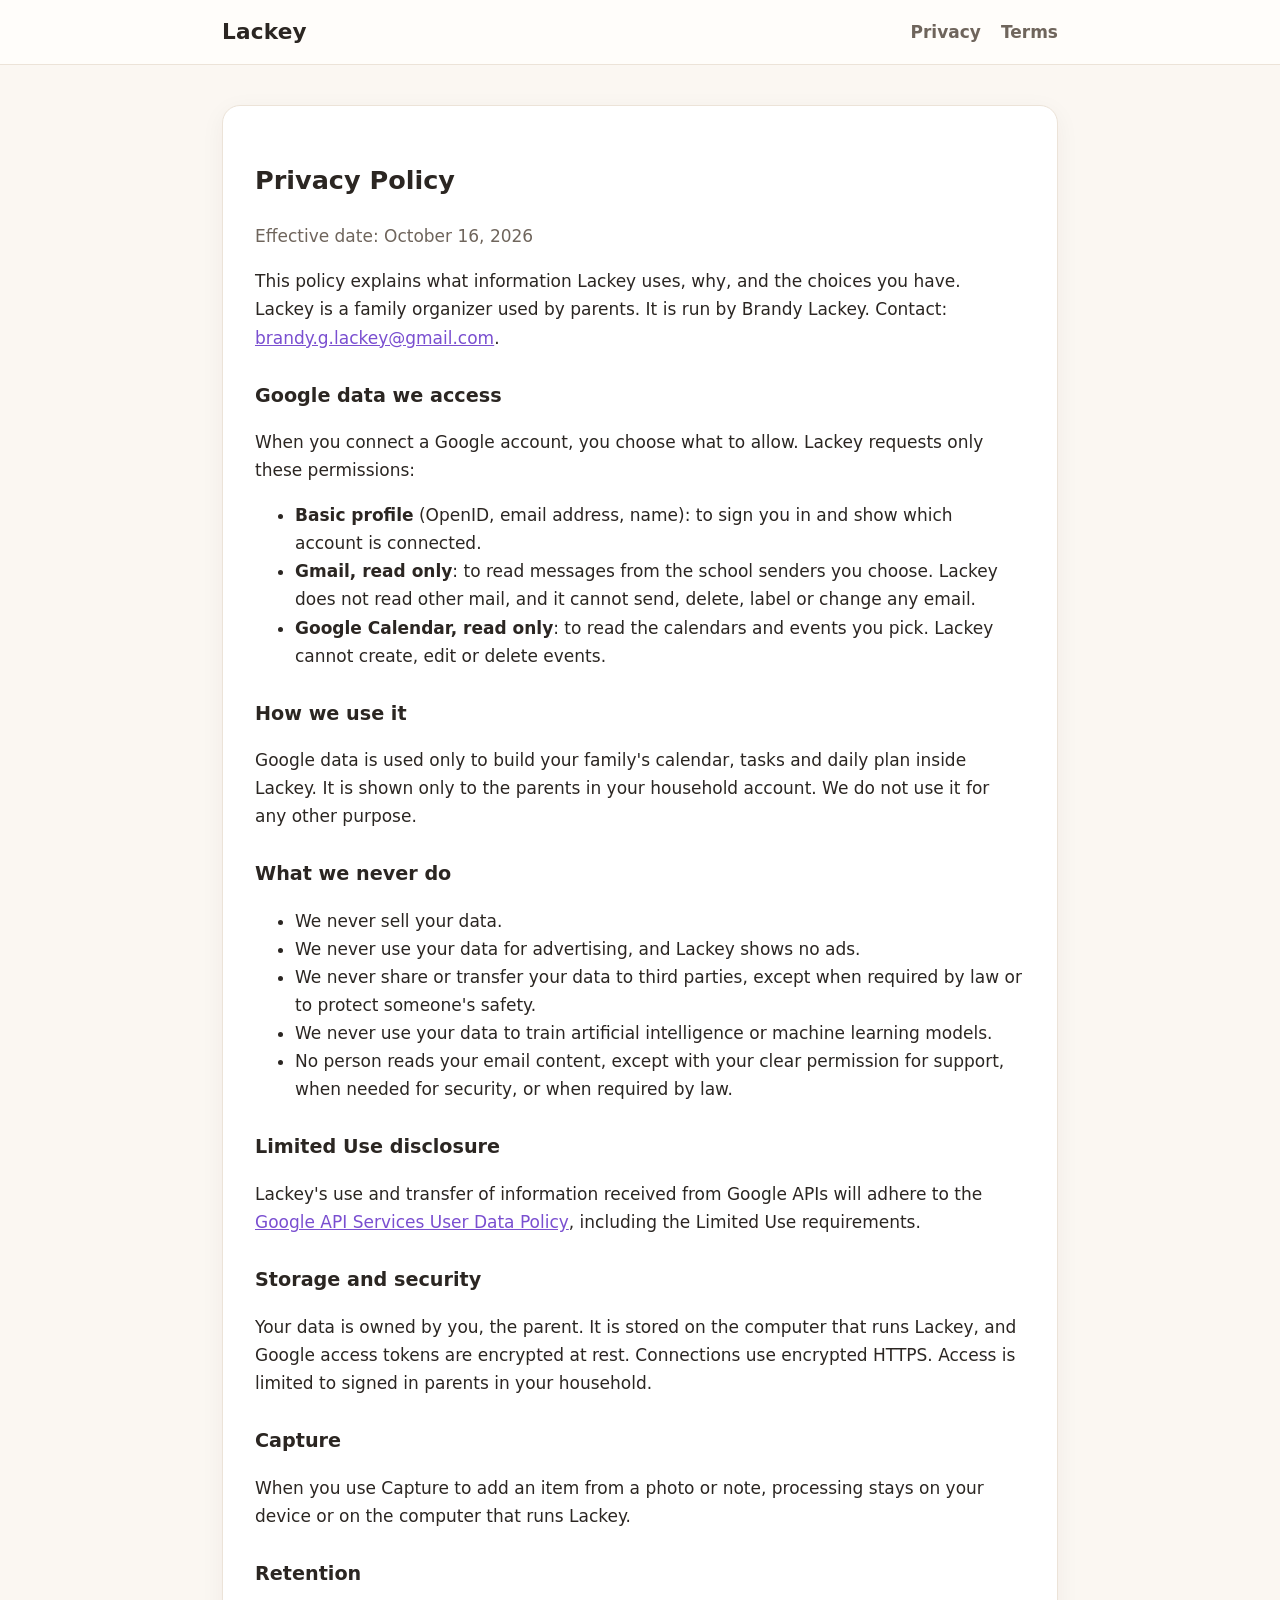
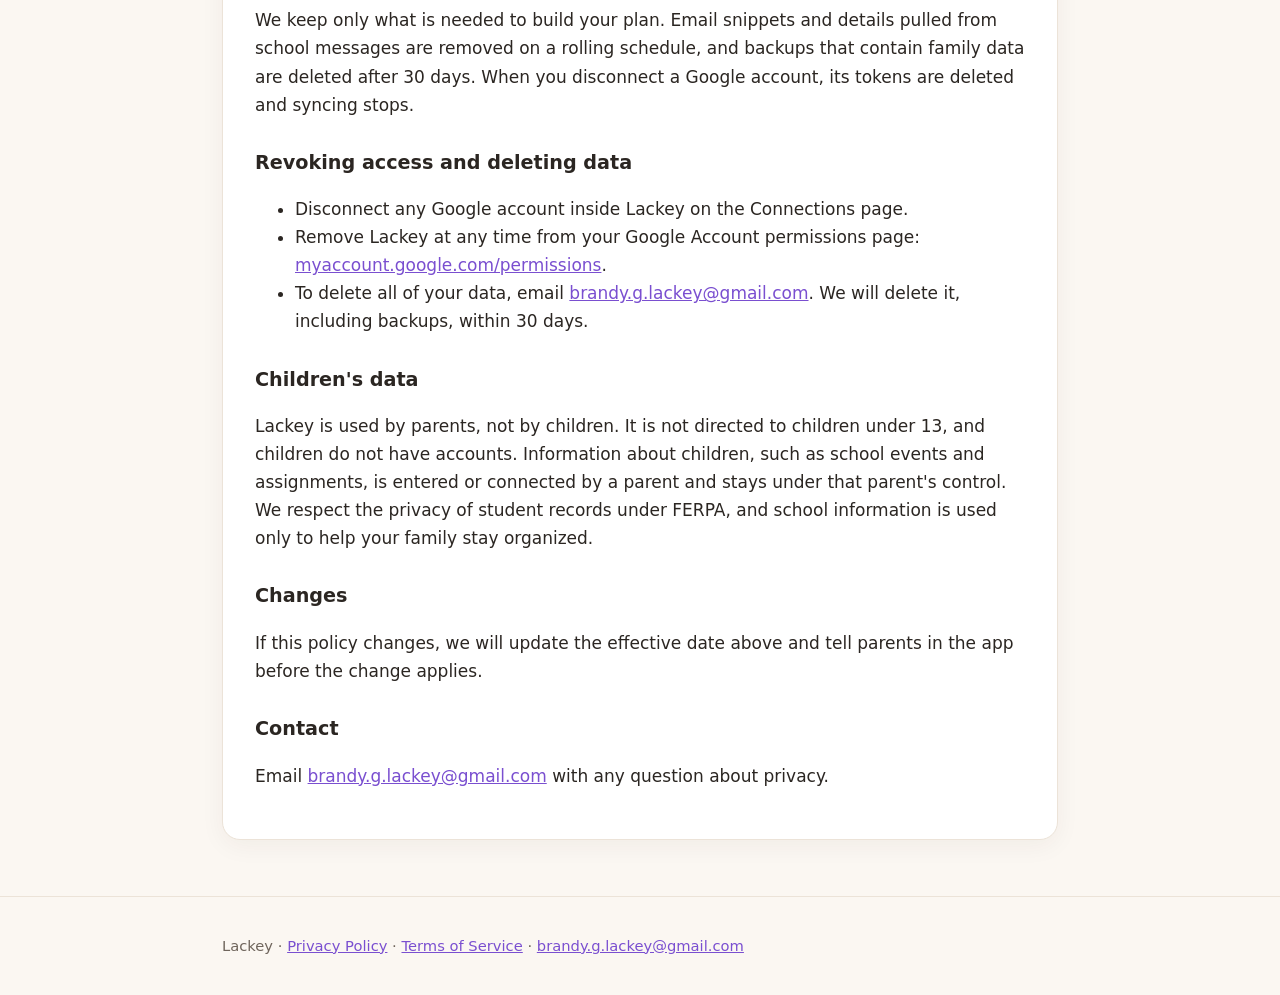
==== privacy.html @ 45f91768 "Initial site" ====
<!doctype html>
<html lang="en">
<head>
<meta charset="utf-8">
<meta name="viewport" content="width=device-width, initial-scale=1">
<title>Lackey Privacy Policy</title>
<meta name="description" content="Lackey brings school email, calendars and tasks into one daily plan for your family.">
<link rel="stylesheet" href="/styles.css">
</head>
<body>
<header class="top"><div class="wrap nav"><a class="brand" href="/">Lackey</a><nav><a href="/privacy.html">Privacy</a><a href="/terms.html">Terms</a></nav></div></header>
<main class="wrap">
<article class="doc">
<h1>Privacy Policy</h1>
<p class="meta">Effective date: October 16, 2026</p>
<p>This policy explains what information Lackey uses, why, and the choices you have. Lackey is a family organizer used by parents. It is run by Brandy Lackey. Contact: <a href="mailto:brandy.g.lackey@gmail.com">brandy.g.lackey@gmail.com</a>.</p>

<h2>Google data we access</h2>
<p>When you connect a Google account, you choose what to allow. Lackey requests only these permissions:</p>
<ul>
<li><strong>Basic profile</strong> (OpenID, email address, name): to sign you in and show which account is connected.</li>
<li><strong>Gmail, read only</strong>: to read messages from the school senders you choose. Lackey does not read other mail, and it cannot send, delete, label or change any email.</li>
<li><strong>Google Calendar, read only</strong>: to read the calendars and events you pick. Lackey cannot create, edit or delete events.</li>
</ul>

<h2>How we use it</h2>
<p>Google data is used only to build your family's calendar, tasks and daily plan inside Lackey. It is shown only to the parents in your household account. We do not use it for any other purpose.</p>

<h2>What we never do</h2>
<ul>
<li>We never sell your data.</li>
<li>We never use your data for advertising, and Lackey shows no ads.</li>
<li>We never share or transfer your data to third parties, except when required by law or to protect someone's safety.</li>
<li>We never use your data to train artificial intelligence or machine learning models.</li>
<li>No person reads your email content, except with your clear permission for support, when needed for security, or when required by law.</li>
</ul>

<h2>Limited Use disclosure</h2>
<p>Lackey's use and transfer of information received from Google APIs will adhere to the <a href="https://developers.google.com/terms/api-services-user-data-policy">Google API Services User Data Policy</a>, including the Limited Use requirements.</p>

<h2>Storage and security</h2>
<p>Your data is owned by you, the parent. It is stored on the computer that runs Lackey, and Google access tokens are encrypted at rest. Connections use encrypted HTTPS. Access is limited to signed in parents in your household.</p>

<h2>Capture</h2>
<p>When you use Capture to add an item from a photo or note, processing stays on your device or on the computer that runs Lackey.</p>

<h2>Retention</h2>
<p>We keep only what is needed to build your plan. Email snippets and details pulled from school messages are removed on a rolling schedule, and backups that contain family data are deleted after 30 days. When you disconnect a Google account, its tokens are deleted and syncing stops.</p>

<h2>Revoking access and deleting data</h2>
<ul>
<li>Disconnect any Google account inside Lackey on the Connections page.</li>
<li>Remove Lackey at any time from your Google Account permissions page: <a href="https://myaccount.google.com/permissions">myaccount.google.com/permissions</a>.</li>
<li>To delete all of your data, email <a href="mailto:brandy.g.lackey@gmail.com">brandy.g.lackey@gmail.com</a>. We will delete it, including backups, within 30 days.</li>
</ul>

<h2>Children's data</h2>
<p>Lackey is used by parents, not by children. It is not directed to children under 13, and children do not have accounts. Information about children, such as school events and assignments, is entered or connected by a parent and stays under that parent's control. We respect the privacy of student records under FERPA, and school information is used only to help your family stay organized.</p>

<h2>Changes</h2>
<p>If this policy changes, we will update the effective date above and tell parents in the app before the change applies.</p>

<h2>Contact</h2>
<p>Email <a href="mailto:brandy.g.lackey@gmail.com">brandy.g.lackey@gmail.com</a> with any question about privacy.</p>
</article>
</main>
<footer class="foot"><div class="wrap"><p>Lackey &middot; <a href="/privacy.html">Privacy Policy</a> &middot; <a href="/terms.html">Terms of Service</a> &middot; <a href="mailto:brandy.g.lackey@gmail.com">brandy.g.lackey@gmail.com</a></p></div></footer>
</body>
</html>
---- styles.css ----
:root{--bg:#fbf7f2;--ink:#2b2622;--muted:#6f655c;--accent:#7a4fd0;--card:#fff;--line:#ece3d8}
*{box-sizing:border-box}
body{margin:0;background:var(--bg);color:var(--ink);font:17px/1.65 ui-sans-serif,system-ui,-apple-system,"Segoe UI",Roboto,sans-serif}
.wrap{max-width:880px;margin:0 auto;padding:0 22px}
a{color:var(--accent)}
.top{border-bottom:1px solid var(--line);background:#fffdfa}
.nav{display:flex;justify-content:space-between;align-items:center;height:64px}
.brand{font-weight:800;font-size:1.35rem;text-decoration:none;color:var(--ink);letter-spacing:.2px}
nav a{margin-left:20px;text-decoration:none;color:var(--muted);font-weight:600}
.hero{padding:72px 0 40px;text-align:center}
.hero h1{font-size:clamp(2rem,5vw,3rem);line-height:1.15;margin:0 0 16px}
.lead{font-size:1.2rem;color:var(--muted);max-width:620px;margin:0 auto 28px}
.btn{display:inline-block;background:var(--accent);color:#fff;padding:12px 24px;border-radius:999px;text-decoration:none;font-weight:700}
.cards{display:grid;grid-template-columns:repeat(auto-fit,minmax(230px,1fr));gap:18px;margin:20px 0 40px}
.card,.note,.doc{background:var(--card);border:1px solid var(--line);border-radius:18px;padding:24px;box-shadow:0 6px 24px rgba(60,40,20,.05)}
.card h2{font-size:1.1rem;margin:0 0 8px}
.card p{margin:0;color:var(--muted)}
.note{margin-bottom:48px}
.doc{margin:40px 0 56px;padding:32px}
.doc h2{font-size:1.2rem;margin-top:28px}
.meta{color:var(--muted)}
.foot{border-top:1px solid var(--line);color:var(--muted);font-size:.92rem;padding:22px 0}
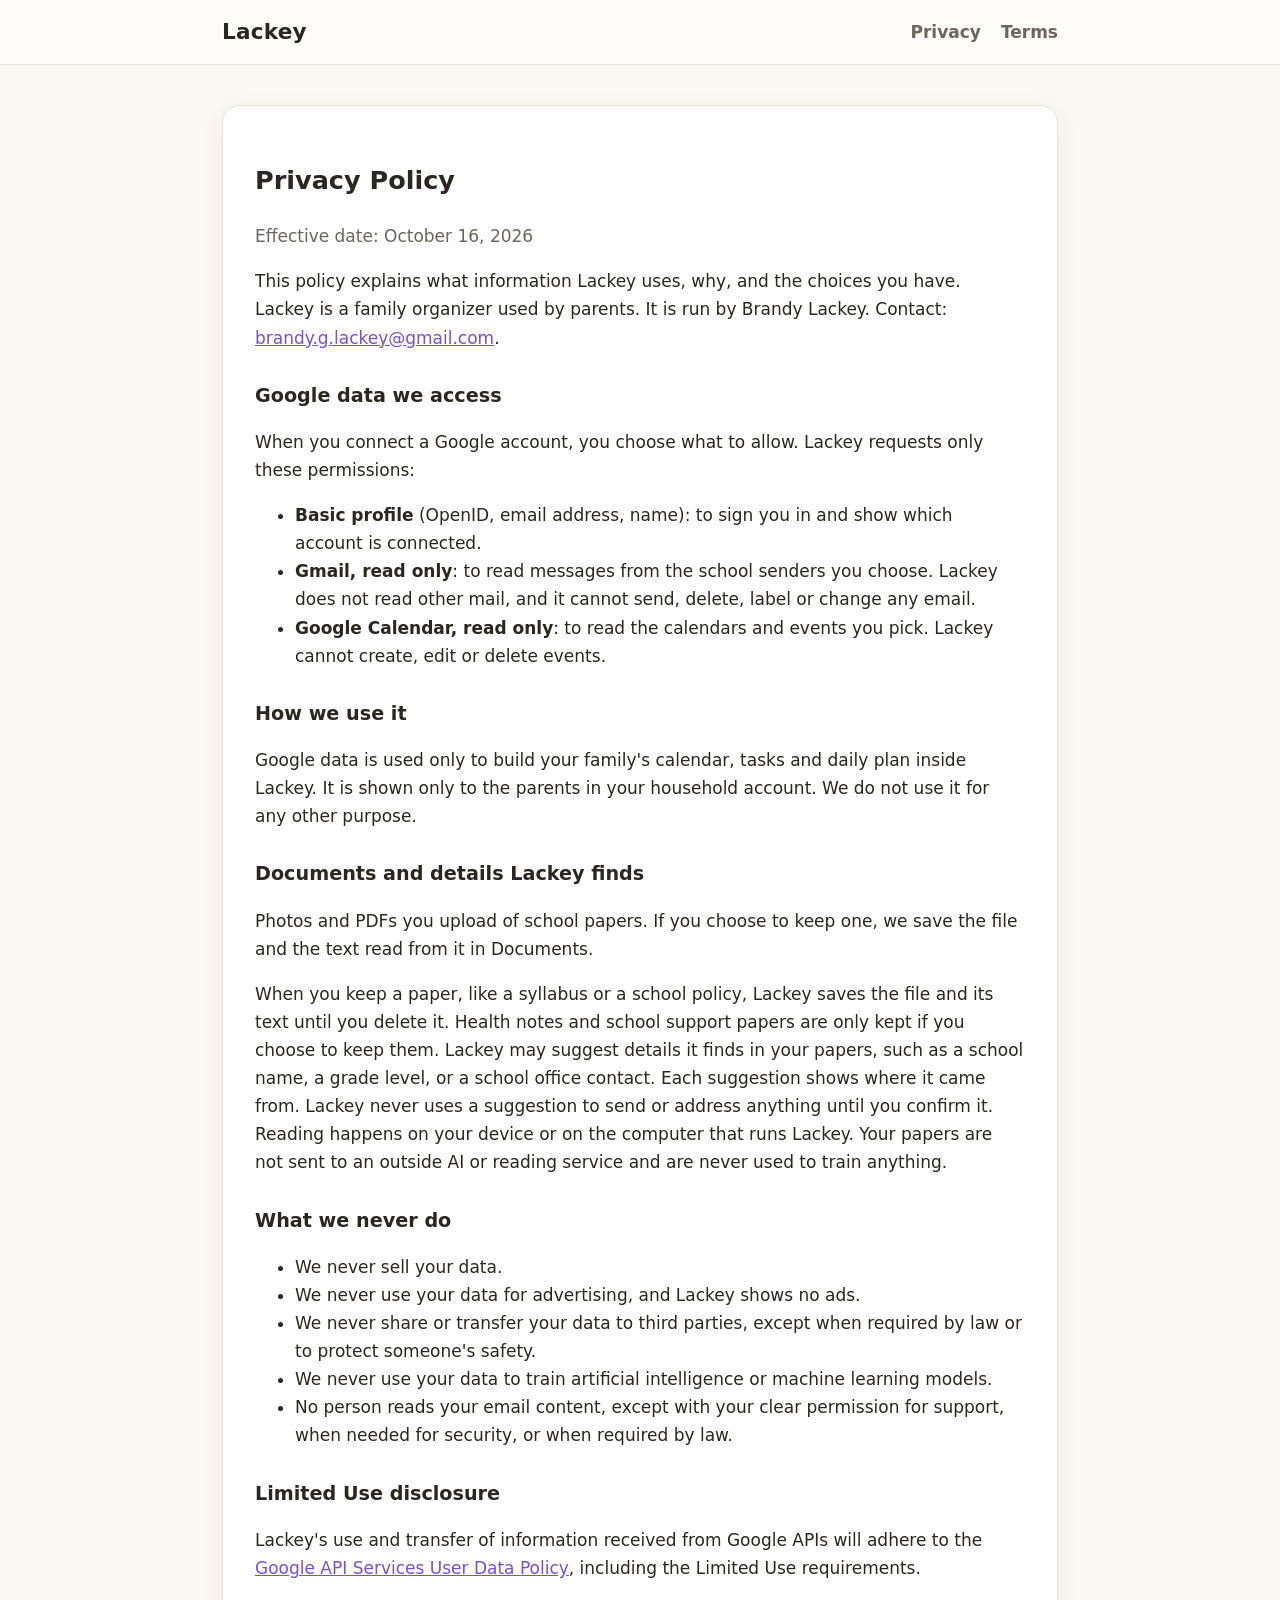
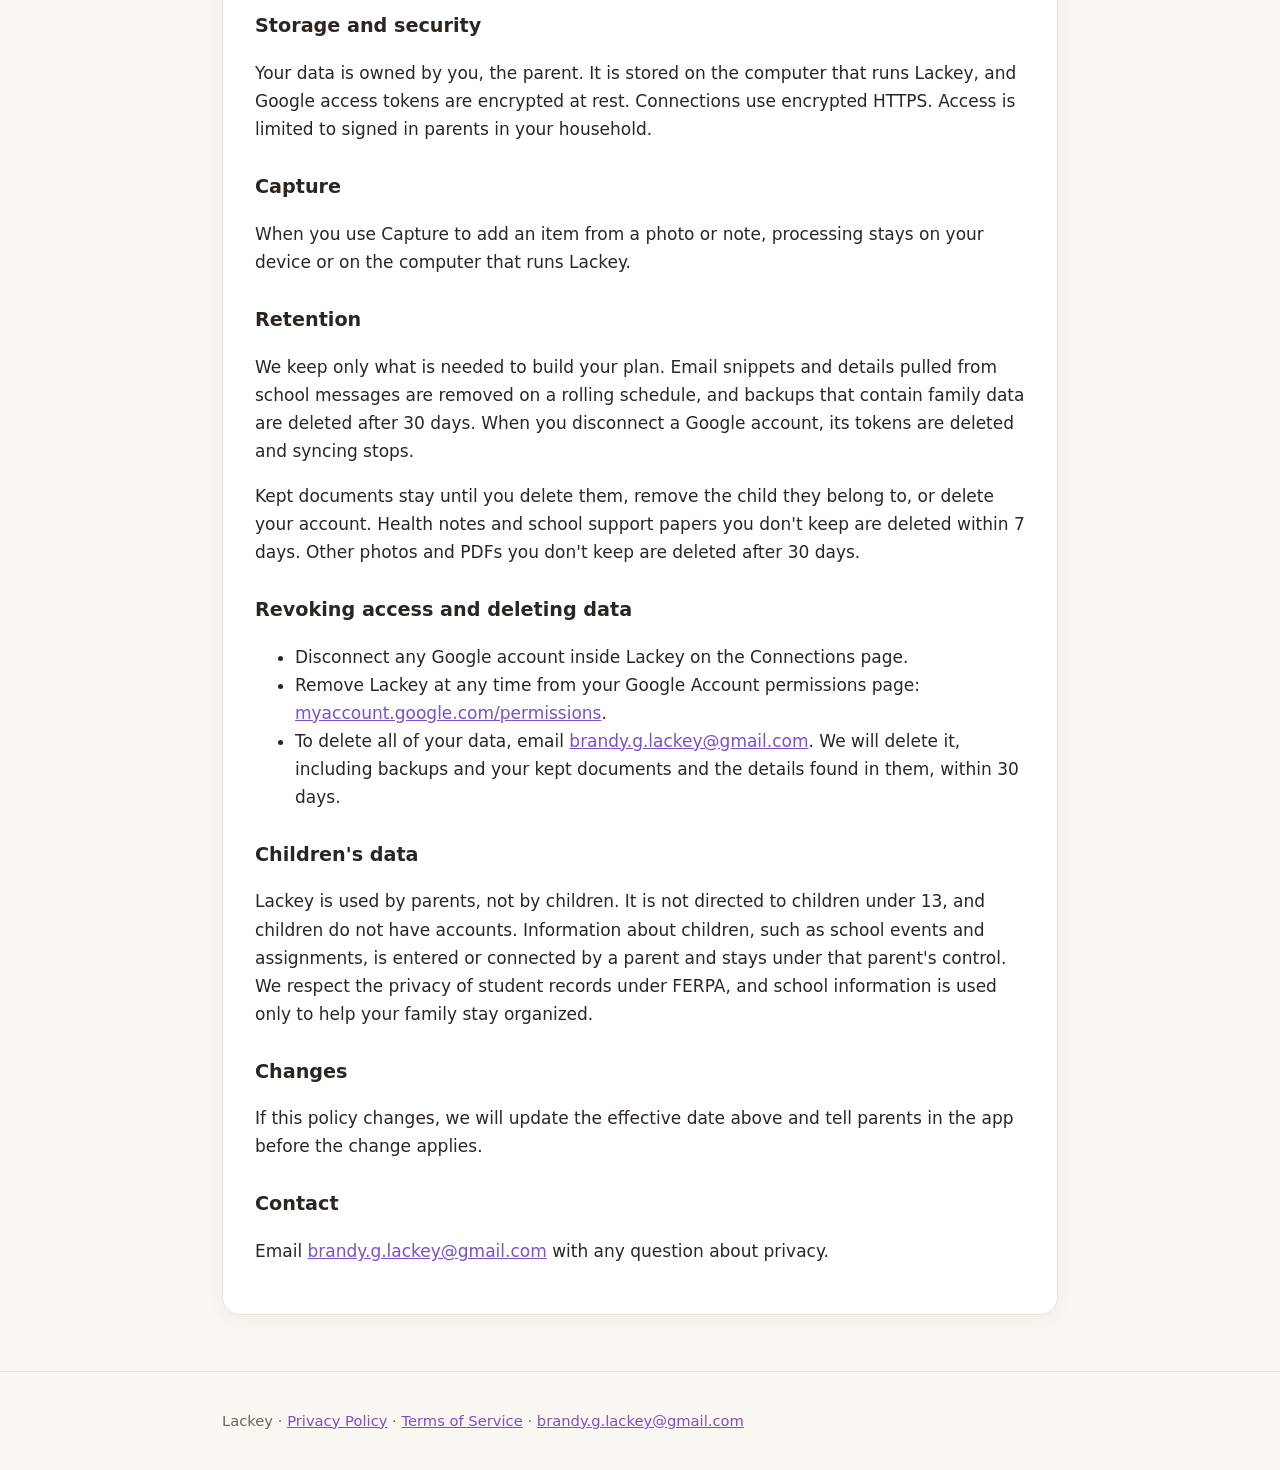
==== commit 9134b881: "Publish the locked step 1 privacy policy. Replace root privacy.html with the approved page so GitHub" ====
--- a/privacy.html
+++ b/privacy.html
@@ -26,6 +26,10 @@
 <h2>How we use it</h2>
 <p>Google data is used only to build your family's calendar, tasks and daily plan inside Lackey. It is shown only to the parents in your household account. We do not use it for any other purpose.</p>
 
+<h2>Documents and details Lackey finds</h2>
+<p>Photos and PDFs you upload of school papers. If you choose to keep one, we save the file and the text read from it in Documents.</p>
+<p>When you keep a paper, like a syllabus or a school policy, Lackey saves the file and its text until you delete it. Health notes and school support papers are only kept if you choose to keep them. Lackey may suggest details it finds in your papers, such as a school name, a grade level, or a school office contact. Each suggestion shows where it came from. Lackey never uses a suggestion to send or address anything until you confirm it. Reading happens on your device or on the computer that runs Lackey. Your papers are not sent to an outside AI or reading service and are never used to train anything.</p>
+
 <h2>What we never do</h2>
 <ul>
 <li>We never sell your data.</li>
@@ -46,12 +50,13 @@
 
 <h2>Retention</h2>
 <p>We keep only what is needed to build your plan. Email snippets and details pulled from school messages are removed on a rolling schedule, and backups that contain family data are deleted after 30 days. When you disconnect a Google account, its tokens are deleted and syncing stops.</p>
+<p>Kept documents stay until you delete them, remove the child they belong to, or delete your account. Health notes and school support papers you don't keep are deleted within 7 days. Other photos and PDFs you don't keep are deleted after 30 days.</p>
 
 <h2>Revoking access and deleting data</h2>
 <ul>
 <li>Disconnect any Google account inside Lackey on the Connections page.</li>
 <li>Remove Lackey at any time from your Google Account permissions page: <a href="https://myaccount.google.com/permissions">myaccount.google.com/permissions</a>.</li>
-<li>To delete all of your data, email <a href="mailto:brandy.g.lackey@gmail.com">brandy.g.lackey@gmail.com</a>. We will delete it, including backups, within 30 days.</li>
+<li>To delete all of your data, email <a href="mailto:brandy.g.lackey@gmail.com">brandy.g.lackey@gmail.com</a>. We will delete it, including backups and your kept documents and the details found in them, within 30 days.</li>
 </ul>
 
 <h2>Children's data</h2>
